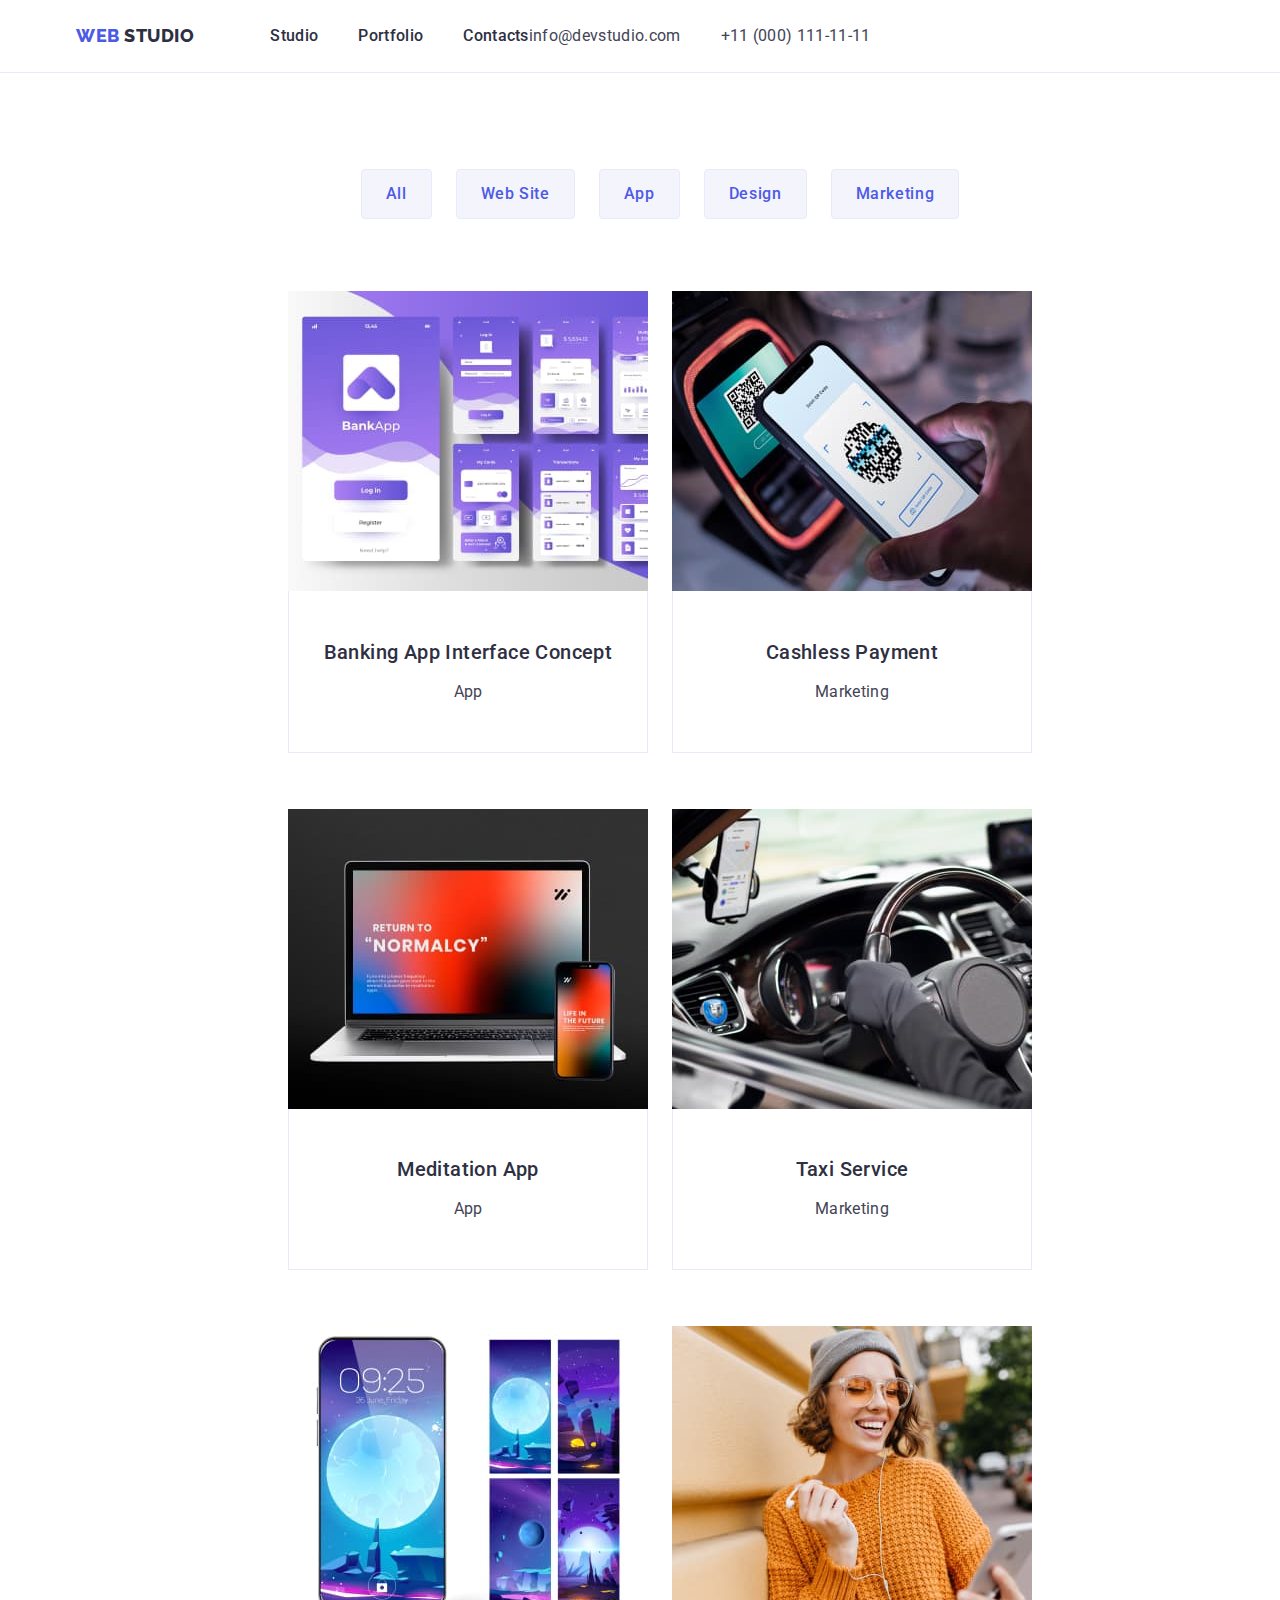
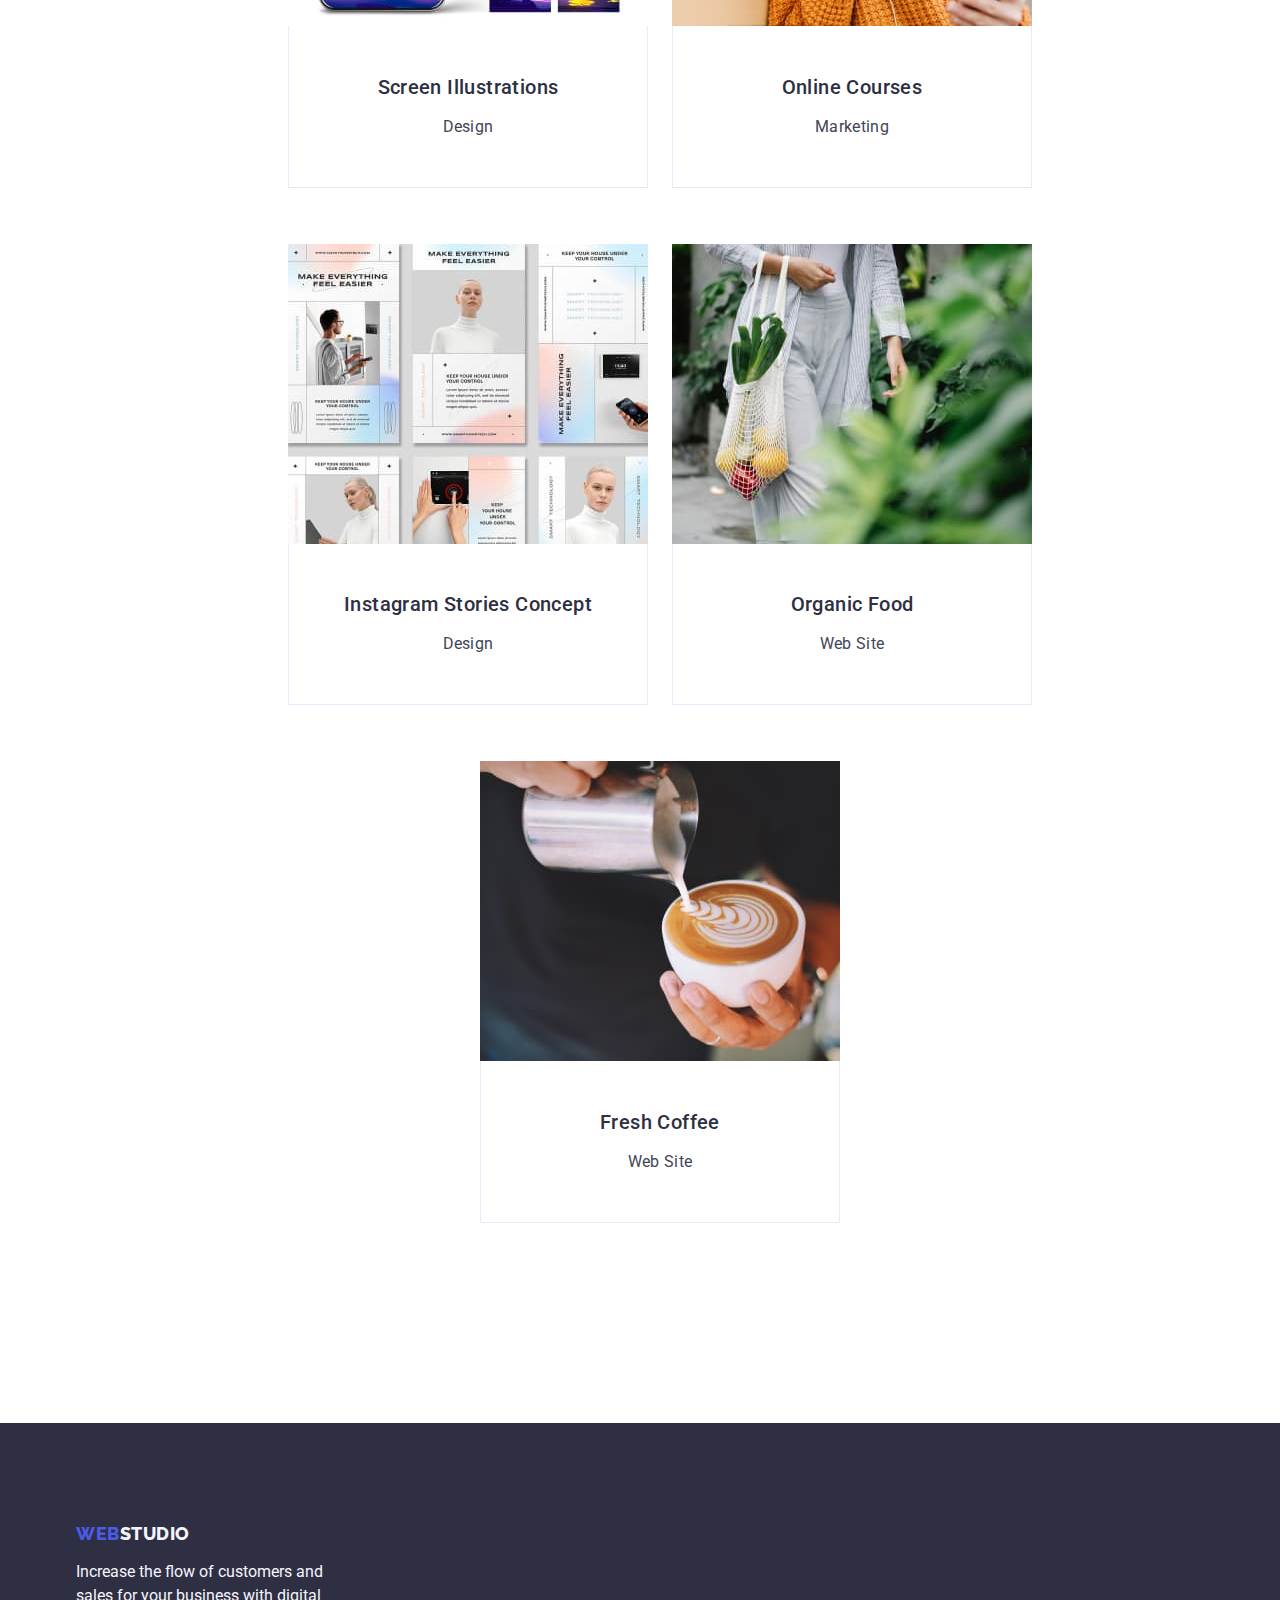
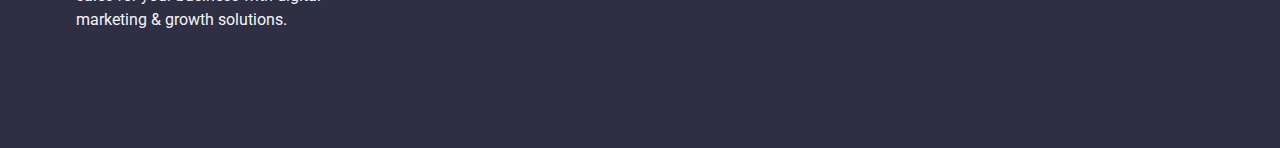
==== portfolio.html @ 6b4fcbee "Add files via upload" ====
<!DOCTYPE html>
<html lang="en">

<head>
    <meta charset="UTF-8">
    <meta http-equiv="X-UA-Compatible" content="IE=edge">
    <meta name="viewport" content="width=device-width, initial-scale=1.0">
    <title>Document</title>
    <link href="https://cdn.jsdelivr.net/npm/modern-normalize@1.1.0/modern-normalize.min.css" rel="stylesheet">
    <link rel="preconnect" href="https://fonts.googleapis.com">
    <link rel="preconnect" href="https://fonts.gstatic.com" crossorigin>
    <link
        href="https://fonts.googleapis.com/css2?family=Raleway:wght@800&family=Roboto:wght@400;500;700;900&display=swap"
        rel="stylesheet">
    <link rel="stylesheet" href="./css/styles.css" />
</head>
<body class="body">
    <header class="box">
        <div class="header-div container">
            <nav class="nav-nav">
                <a href="./index.html" class="logo link">Web
                    <span class="span">Studio</span>
                </a>
                <ul class="list listt">
                    <li class="menua"><a href="./index.html" class="menu link">Studio
                        </a>
                    </li>
                    <li class="menua"><a href="./portfolio.html" class="menu link">Portfolio
                        </a>
                    </li>
                    <li class="menua"><a href="" class="menu link">Contacts
                        </a>
                    </li>
                </ul>
            </nav>
            <address class="adress-list">
                <ul class="list listt">
                    <li> <a class="adress link" href="mailto:info@devstudio.com">info@devstudio.com</a></li>
                    <li> <a class="adress link" href="tel:+110001111111">+11 (000) 111-11-11</a></li>
                </ul>
            </address>
        </div>
    </header>
    <main>
        <section class="menuport">
            <div class="container">
            <h1 hidden>botn</h1>
            <ul class="listport port">
                <li class="knopka" ><button type="button" class="search-btn">All</button> </li>
                <li class="knopka" ><button type="button" class="search-btn">Web Site</button> </li>
                <li class="knopka" ><button type="button" class="search-btn">App</button> </li>
                <li class="knopka" ><button type="button" class="search-btn">Design</button></li>
                <li class="knopka" ><button type="button" class="search-btn">Marketing</button> </li>
            </ul>
            <ul class="listport ">
                <li class="personand">
                    <a href="#" class="webs link">
                        <img src="./images/imge-9.jpg" alt="app">
                        <div class="personimg"> 
                        <h2 class="name">Banking App Interface Concept</h2>
                        <p class="work">App</p>
                        </div>
                    </a>
                </li>
                <li class="personand">
                    <a href="#" class="webs link">
                        <img src="./images/imge-8.jpg" alt="app">
                        <div class="personimg">
                        <h2 class="name">Cashless Payment</h2>
                        <p class="work">Marketing</p>
                        </div>
                    </a>
                </li>
                <li class="personand">
                    <a href="#" class="webs link">
                        <img src="./images/imge-7.jpg" alt="app">
                        <div class="personimg">
                        <h2 class="name">Meditation App</h2>
                        <p class="work">App</p>
                        </div>
                    </a>
                </li>
                <li class="personand">
                    <a href="#" class="webs link">
                        <img src="./images/imge-6.jpg" alt="app">
                        <div class="personimg">
                        <h2 class="name">Taxi Service</h2>
                        <p class="work">Marketing</p>
                        </div>
                    </a>
                </li>
                <li class="personand">
                    <a href="#" class="webs link">
                        <img src="./images/imge-5.jpg" alt="app">
                        <div class="personimg">
                        <h2 class="name">Screen Illustrations</h2>
                        <p class="work">Design</p>
                        </div>
                    </a>
                </li>
                <li class="personand">
                    <a href="#" class="webs link">
                        <img src="./images/imge-4.jpg" alt="app">
                        <div class="personimg">
                        <h2 class="name">Online Courses</h2>
                        <p class="work">Marketing</p>
                        </div>
                    </a>
                </li>
                <li class="personand">
                    <a href="#" class="webs link">
                        <img src="./images/imge-3.jpg" alt="app">
                        <div class="personimg">
                        <h2 class="name">Instagram Stories Concept</h2>
                        <p class="work">Design</p>
                        </div>
                    </a>
                </li>
                <li class="personand">
                    <a href="#" class="webs link">
                        <img src="./images/imge-2.jpg" alt="app">
                        <div class="personimg">
                        <h2 class="name">Organic Food</h2>
                        <p class="work">Web Site</p>
                        </div>
                    </a>
                </li>
                <li class="personand">
                    <a href="#" class="webs link">
                        <img src="./images/imge-1.jpg" alt="app">
                        <div class="personimg">
                        <h2 class="name">Fresh Coffee</h2>
                        <p class="work">Web Site</p>
                        </div>
                    </a>
                </li>
            </ul>
            </div>
        </section>
    </main>
<footer class="footer">
    <div class="container">
        <a href="./index.html" class="logoo link">Web<span class="span-footer">Studio</span></a>
        <p class="footer-text">
            Increase the flow of customers and sales for your business with
            digital marketing & growth solutions.
        </p>
    </div>
</footer>
</body>
</html>
---- css/styles.css ----
:root {
  --brend: #4d5ae5;
  --dark: #2e2f42;
  --white: #ffffff;
  --btn: #4d5ae5;
  --iris: #4d5ae5;
  --cold: #f4f4fd;
  --ocian: #404bbf;
  --slate: #434455;
}
.visually-hidden {
  position: absolute;
  width: 1px;
  height: 1px;
  margin: -1px;
  border: 0;
  padding: 0;
  white-space: nowrap;
  clip-path: inset(100%);
  clip: rect(0 0 0 0);
  overflow: hidden;
}
.arks {
  visibility: hidden;
}
img {
  display: block;
}

.body {
  font-family: "Roboto", sans-serif;
  color: var(--slate);
  background-color: var(--white);
}

.logo {
  font-family: "Raleway", sans-serif;
  font-weight: 800;
  font-size: 18px;
  line-height: 1.17;
  color: var(--brend);
  letter-spacing: 0.03em;
  text-transform: uppercase;
  margin-right: 76px;
  display: inline-block;
}
.logoo {
  font-family: "Raleway", sans-serif;
  font-weight: 800;
  font-size: 18px;
  line-height: 1.17;
  color: var(--brend);
  letter-spacing: 0.03em;
  text-transform: uppercase;
  display: inline-block;

}
.link {
  text-decoration: none;
}

.link:hover {
  color: var(--ocian);
}

.link:focus {
  color: var(--ocian);
}

.span {
  color: var(--dark);
}

.menu {
  font-weight: 500;
  font-size: 16px;
  line-height: 1.5;
  letter-spacing: 0.02em;
  color: var(--dark);
  padding: 24px 0;
  display: inline-block;
}

.menu:hover {
  color: var(--ocian);
}

.menu:focus {
  color: var(--ocian);
}

.list {
  list-style: none;
  gap: 24px;
  display: flex;
  margin: 0;
  padding-left: 0;
}
.listt {
  gap: 40px;
}

.adres {
  font-style: normal;
}
.mail {
  font-style: normal;
  font-weight: 400;
  font-size: 16px;
  line-height: 24px;
  letter-spacing: 0.02em;
  color: var(--dark);
}

.adress {
  font-style: normal;
  line-height: 1.5;
  letter-spacing: 0.02em;
  color: var(--slate);
  margin-left: auto;
}

.adress:hover {
  color: var(--ocian);
}

.adress:focus {
  color: var(--ocian);
}

.mainsection {
  background: var(--dark);
  padding: 188px 0;
}

.maintext {
  font-weight: 700;
  font-size: 56px;
  line-height: 1.07;
  text-align: center;
  letter-spacing: 0.02em;
  color: var(--white);
  max-width: 496px;
  margin: 0;
  margin-left: auto;
  margin-right: auto;
  margin-bottom: 48px;
}

.btn {
  cursor: pointer;
  background: var(--brend);
  font-family: "Roboto", sans-serif;
  font-style: normal;
  font-weight: 500;
  font-size: 16px;
  line-height: 24px;
  letter-spacing: 0.04em;
  color: var(--white);
  display: block;
  min-width: 169px;
  height: 56px;
  border: none;
  background-color: var(--btn);
  border-radius: 4px;
  cursor: pointer;
  margin: 0;
  margin-left: auto;
  margin-right: auto;
}

.btn:hover {
  background-color: var(--ocian);
}

.btn:focus {
  background-color: var(--ocian);
}

.strategy {
  font-weight: 500;
  font-size: 20px;
  line-height: 24px;
  letter-spacing: 0.02em;
  color: var(--dark);
  margin-bottom: 8px;
  margin: 0;
}

.strategytext {
  font-weight: 400;
  font-size: 16px;
  line-height: 24px;
  letter-spacing: 0.02em;
  color: var(--slate);
  margin: 0;
}

.punctuality {
  font-weight: 500;
  font-size: 20px;
  line-height: 24px;
  letter-spacing: 0.02em;
  color: var(--dark);
}

.punctualitytext {
  font-weight: 400;
  font-size: 16px;
  line-height: 24px;
  letter-spacing: 0.02em;
  color: var(--slate);
}

.diligence {
  font-weight: 500;
  font-size: 20px;
  line-height: 24px;
  letter-spacing: 0.02em;
  color: var(--dark);
  flex: none;
  order: 0;
  flex-grow: 0;
}

.diligencetext {
  font-weight: 400;
  font-size: 16px;
  line-height: 24px;
  letter-spacing: 0.02em;
  color: var(--slate);
  flex: none;
  order: 1;
  flex-grow: 0;
}

.technologies {
  font-weight: 500;
  font-size: 20px;
  line-height: 24px;
  letter-spacing: 0.02em;
  color: var(--dark);
}

.technologiestext {
  font-weight: 400;
  font-size: 16px;
  line-height: 24px;
  letter-spacing: 0.02em;
  color: var(--slate);
  flex: none;
  order: 1;
  flex-grow: 0;
}

.ourjobe {
  text-transform: capitalize;
  font-weight: 700;
  font-size: 36px;
  line-height: 1.11;
  text-align: center;
  color: var(--dark);
  margin-bottom: 72px;
}

.team {
  background-color: var(--cold);
  padding: 120px 0;
}

.teamtext {
  background-color: var(--cold);
  font-weight: 700;
  font-size: 36px;
  line-height: 1.11;
  text-align: center;
  letter-spacing: 0.02em;
  text-transform: capitalize;
  color: var(--dark);
  margin-bottom: 72px;
}

.back {
  background-color: var(--white);
  margin: 0;
  padding-left: 0;
  border-radius: 0px 0px 4px 4px;
}
.bac {
  background-color: var(--cold);
}
.knopka {
  margin: 0;
  padding-left: 0;
}
.name {
  font-weight: 500;
  font-size: 20px;
  line-height: 24px;
  letter-spacing: 0.02em;
  color: var(--dark);
  text-align: center;
  margin-bottom: 8px;
}

.work {
  font-weight: 400;
  font-size: 16px;
  line-height: 24px;
  letter-spacing: 0.02em;
  color: var(--slate);
  text-align: center;
}

.footer {
  background: var(--dark);
  padding: 100px 0;
}

.span-footer {
  font-family: "Raleway", sans-serif;
  font-weight: 800;
  font-size: 18px;
  line-height: 21px;
  color: var(--cold);
  line-height: 1.17;
  letter-spacing: 0.03em;
  text-transform: uppercase;
}

.footer-text {
  font-weight: 400;
  font-size: 16px;
  line-height: 24px;
  color: var(--cold);
  max-width: 264px;
}

.search-btn {
  font-family: "Roboto", sans-serif;
  font-style: normal;
  font-weight: 500;
  font-size: 16px;
  line-height: 24px;
  letter-spacing: 0.04em;
  color: var(--brend);
  box-sizing: border-box;
  background: var(--cold);
  border: 1px solid #e7e9fc;
  border-radius: 4px;
  cursor: pointer;
  padding: 12px 24px;
}

.search-btn:hover {
  color: var(--white);
  background-color: var(--ocian);
  border: 1px solid transparent;
}

.search-btn:focus {
  color: var(--white);
  background-color: var(--ocian);
  border: 1px solid transparent;
}

.box {
  border-bottom: 1px solid #e7e9fc;
}

.header-div {
  display: flex;
  align-items: center;
}

.container {
  width: 1158px;
  padding: 0 15px;
  margin: 0 auto;
}

.nav-nav {
  display: flex;
  align-items: center;
  display: flex;
}
.menua {
  margin: 0;
  padding-left: 0;
}
.malto {
  margin: 0;
  padding-left: 0;
}
.tel {
  margin: 0;
  padding-left: 0;
}

.mainsection-two {
  padding: 120px 0;
}

.two {
  gap: 24px;
}

.jobe {
  padding-bottom: 120px;
}
.section-twostrategy {
  margin: 0;
  padding-left: 0;
  flex-basis: calc((100% - 72px) / 4);
}
.three {
  width: calc((100% - 48px) / 3);
}
.person {
  padding: 32px 16px;
  border-radius: 0px 0px 4px 4px;
}
.photo {
  width: 360px;
  height: 300px;
  border: 1px solid #e7e9fc;
}
.menuport {
  padding: 96px 0 120px;
}
.listport {
  display: flex;
  list-style: none;
  flex-wrap: wrap;
  row-gap: 48px;
  margin: 0;
  justify-content: center;
  margin-bottom: 72px;
  gap: 48px;
  column-gap: 24px;
}
.port{
  gap: 24px;
}
.personimg {
  padding: 32px 16px;
  border: 1px solid #e7e9fc;
  border-top: none;
  margin-bottom: 8px;
}
.personand {
  margin: 0;
  padding-left: 0;
  width: calc((100% - 48) /3);
}
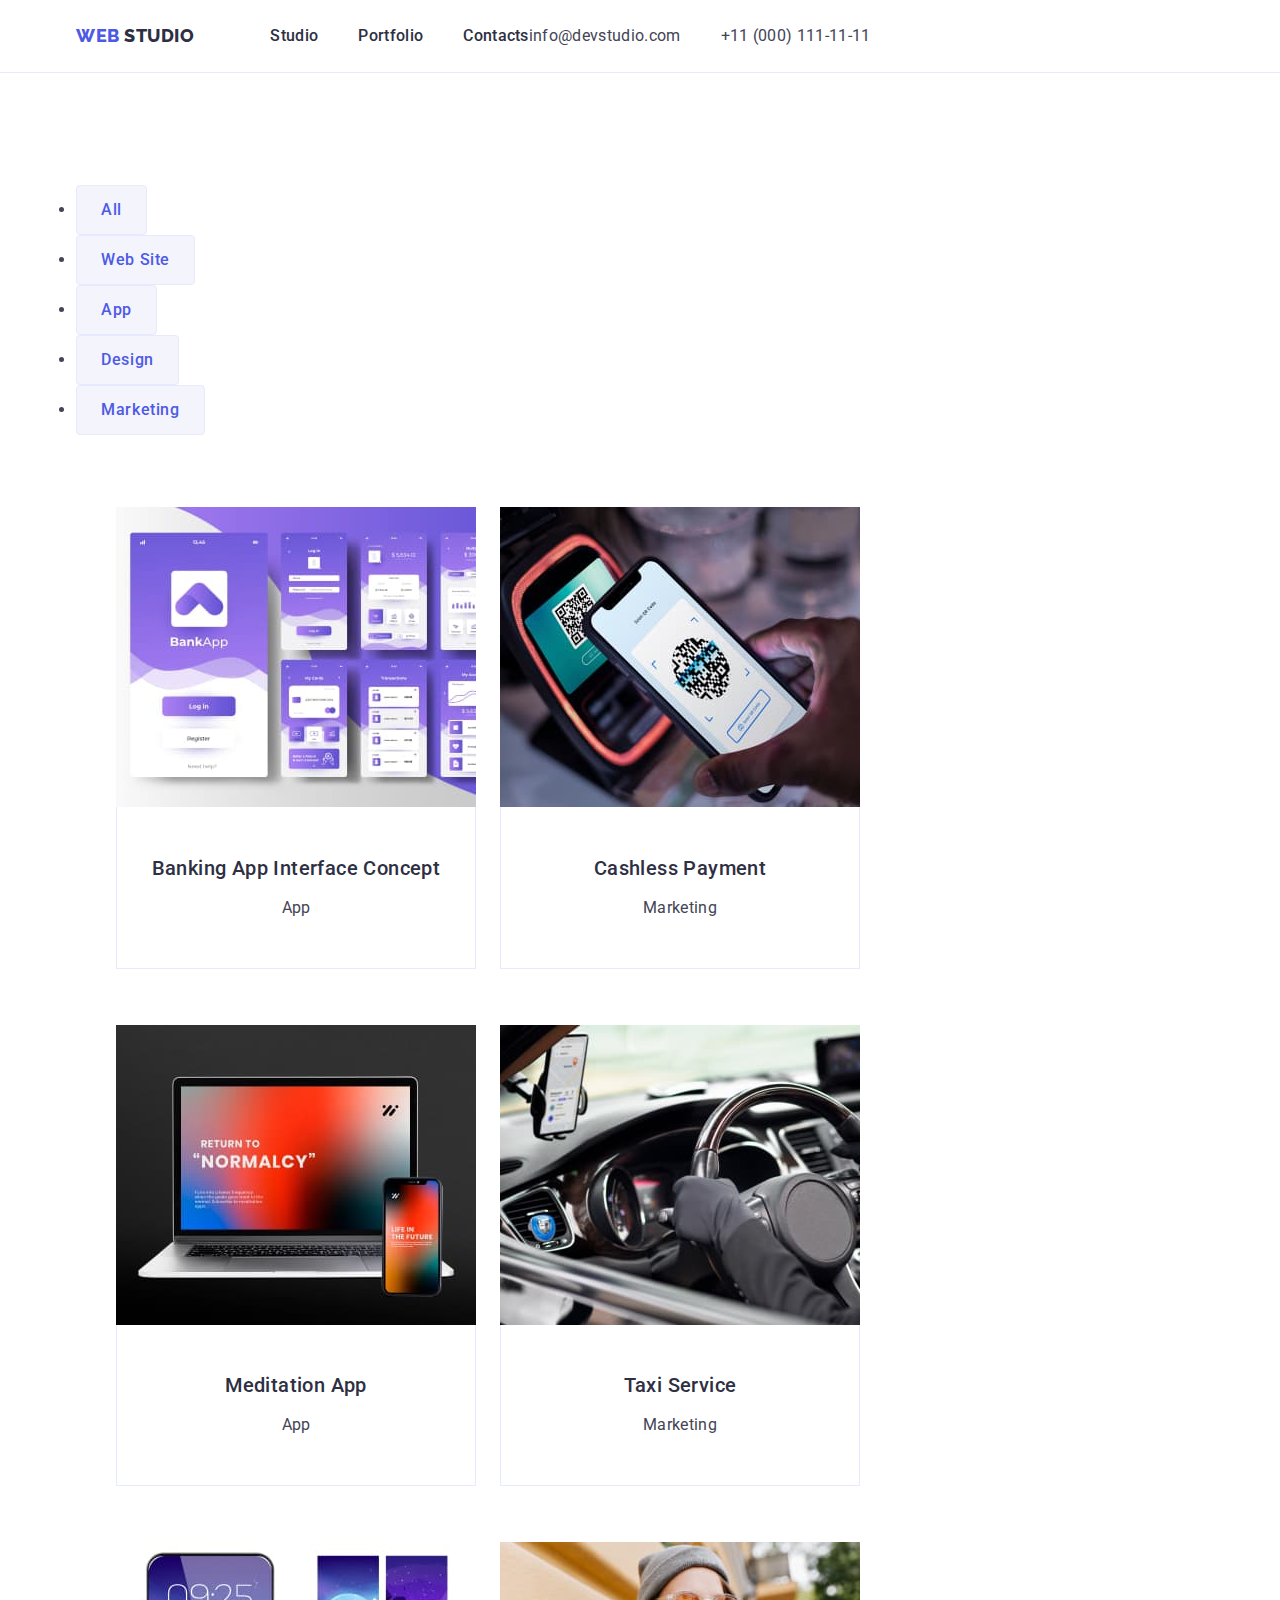
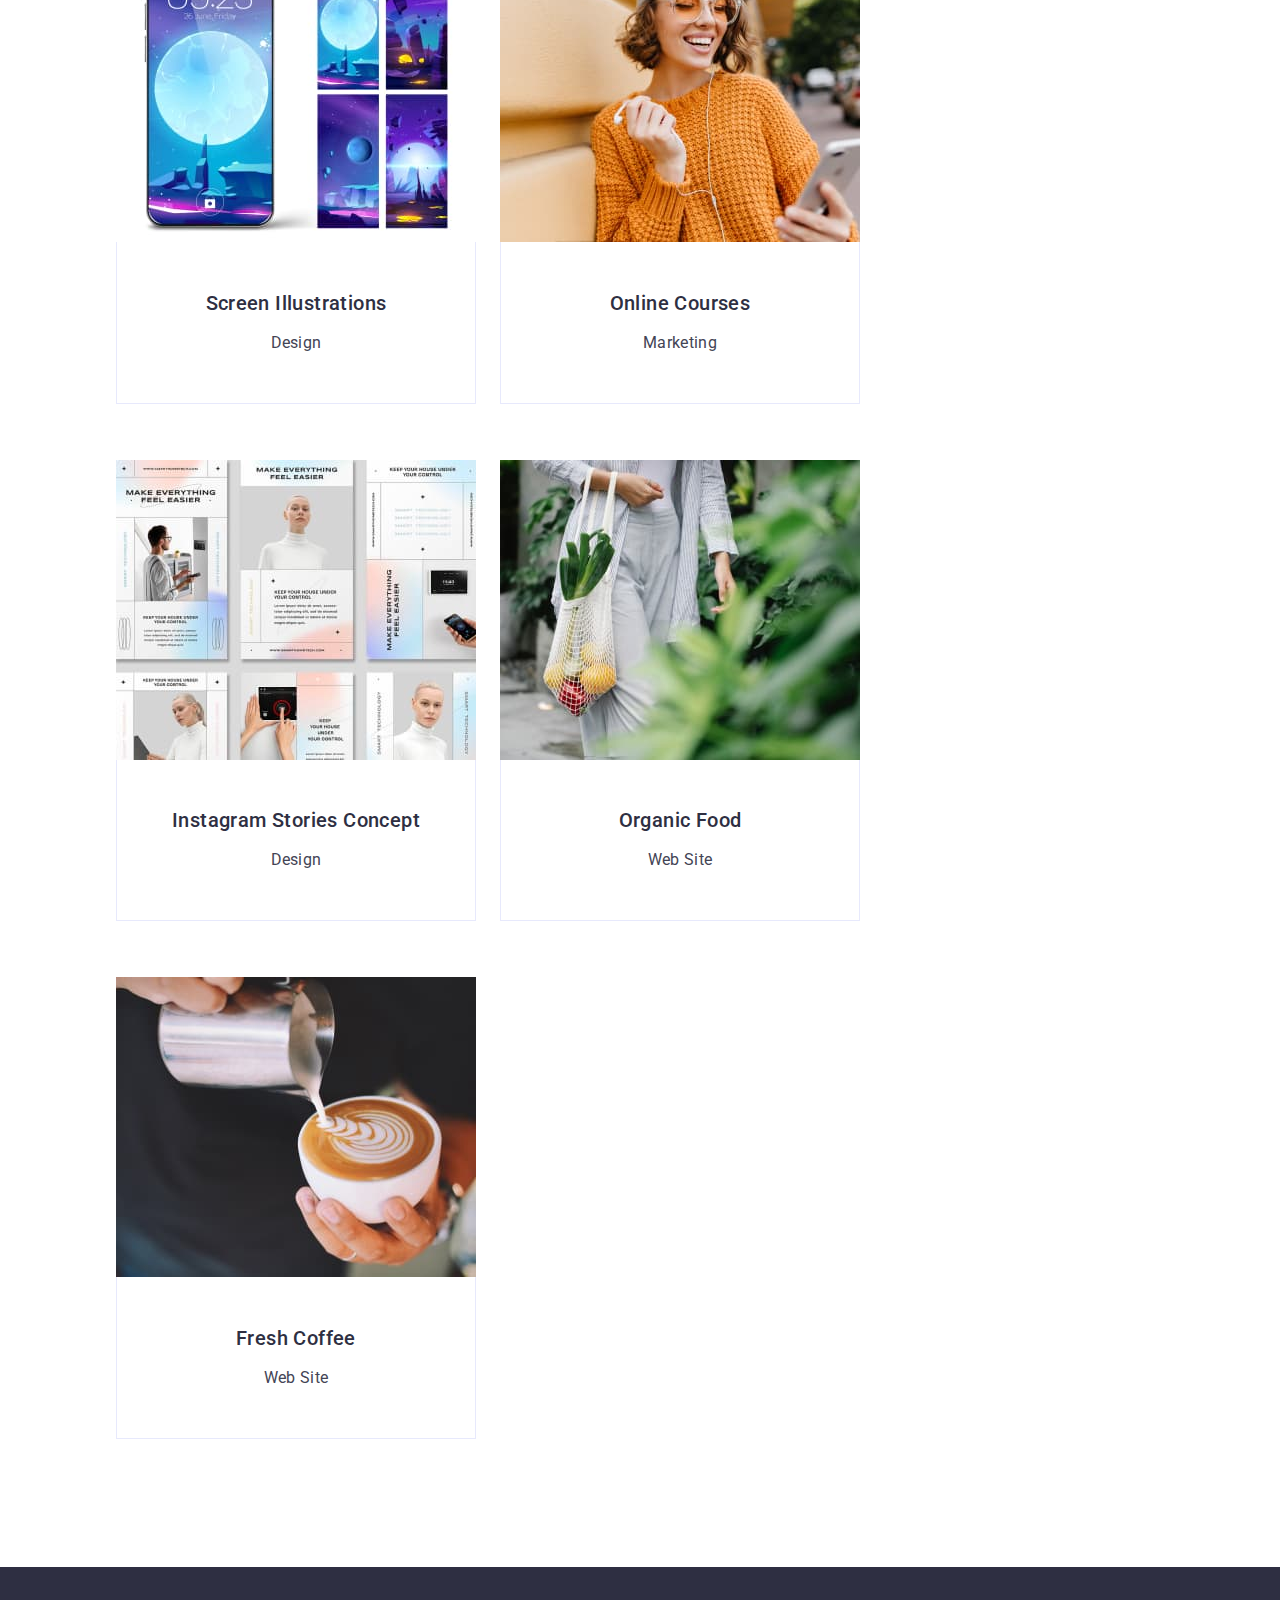
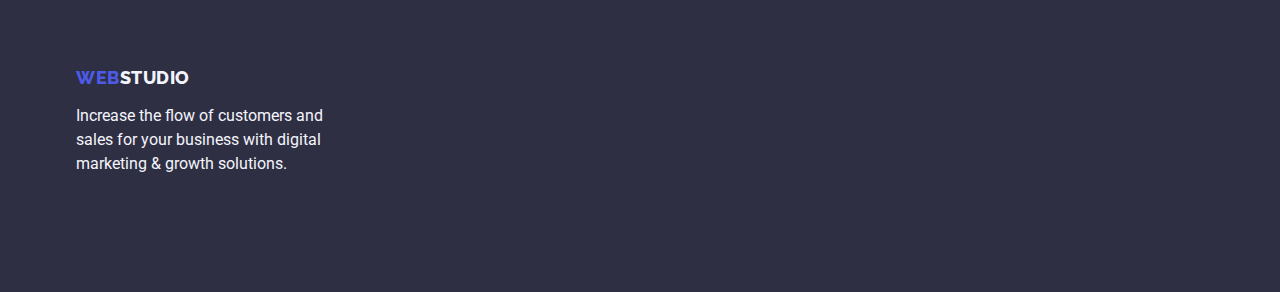
==== commit 734e5230: "Add files via upload" ====
--- a/portfolio.html
+++ b/portfolio.html
@@ -45,7 +45,7 @@
         <section class="menuport">
             <div class="container">
             <h1 hidden>botn</h1>
-            <ul class="listport port">
+            <ul class="listportt">
                 <li class="knopka" ><button type="button" class="search-btn">All</button> </li>
                 <li class="knopka" ><button type="button" class="search-btn">Web Site</button> </li>
                 <li class="knopka" ><button type="button" class="search-btn">App</button> </li>
--- a/css/styles.css
+++ b/css/styles.css
@@ -1,456 +1,457 @@
 :root {
-  --brend: #4d5ae5;
-  --dark: #2e2f42;
-  --white: #ffffff;
-  --btn: #4d5ae5;
-  --iris: #4d5ae5;
-  --cold: #f4f4fd;
-  --ocian: #404bbf;
-  --slate: #434455;
-}
-.visually-hidden {
-  position: absolute;
-  width: 1px;
-  height: 1px;
-  margin: -1px;
-  border: 0;
-  padding: 0;
-  white-space: nowrap;
-  clip-path: inset(100%);
-  clip: rect(0 0 0 0);
-  overflow: hidden;
-}
-.arks {
-  visibility: hidden;
-}
-img {
-  display: block;
-}
+    --brend: #4d5ae5;
+    --dark: #2e2f42;
+    --white: #ffffff;
+    --btn: #4d5ae5;
+    --iris: #4d5ae5;
+    --cold: #f4f4fd;
+    --ocian: #404bbf;
+    --slate: #434455;
+  }
+  .visually-hidden {
+    position: absolute;
+    width: 1px;
+    height: 1px;
+    margin: -1px;
+    border: 0;
+    padding: 0;
+    white-space: nowrap;
+    clip-path: inset(100%);
+    clip: rect(0 0 0 0);
+    overflow: hidden;
+  }
+  .arks {
+    visibility: hidden;
+  }
+  img {
+    display: block;
+  }
+  
+  .body {
+    font-family: "Roboto", sans-serif;
+    color: var(--slate);
+    background-color: var(--white);
+  }
+  
+  .logo {
+    font-family: "Raleway", sans-serif;
+    font-weight: 800;
+    font-size: 18px;
+    line-height: 1.17;
+    color: var(--brend);
+    letter-spacing: 0.03em;
+    text-transform: uppercase;
+    margin-right: 76px;
+    display: inline-block;
+  }
+  .logoo {
+    font-family: "Raleway", sans-serif;
+    font-weight: 800;
+    font-size: 18px;
+    line-height: 1.17;
+    color: var(--brend);
+    letter-spacing: 0.03em;
+    text-transform: uppercase;
+    display: inline-block;
+  
+  }
+  .link {
+    text-decoration: none;
+  }
+  
+  .link:hover {
+    color: var(--ocian);
+  }
+  
+  .link:focus {
+    color: var(--ocian);
+  }
+  
+  .span {
+    color: var(--dark);
+  }
+  
+  .menu {
+    font-weight: 500;
+    font-size: 16px;
+    line-height: 1.5;
+    letter-spacing: 0.02em;
+    color: var(--dark);
+    padding: 24px 0;
+    display: inline-block;
+  }
+  
+  .menu:hover {
+    color: var(--ocian);
+  }
+  
+  .menu:focus {
+    color: var(--ocian);
+  }
+  
+  .list {
+    list-style: none;
+    gap: 24px;
+    display: flex;
+    margin: 0;
+    padding-left: 0;
+  }
+  .listt {
+    gap: 40px;
+  }
+  
+  .adres {
+    font-style: normal;
+  }
+  .mail {
+    font-style: normal;
+    font-weight: 400;
+    font-size: 16px;
+    line-height: 24px;
+    letter-spacing: 0.02em;
+    color: var(--dark);
+  }
+  
+  .adress {
+    font-style: normal;
+    line-height: 1.5;
+    letter-spacing: 0.02em;
+    color: var(--slate);
+    margin-left: auto;
+  }
+  
+  .adress:hover {
+    color: var(--ocian);
+  }
+  
+  .adress:focus {
+    color: var(--ocian);
+  }
+  
+  .mainsection {
+    background: var(--dark);
+    padding: 188px 0;
+  }
+  
+  .maintext {
+    font-weight: 700;
+    font-size: 56px;
+    line-height: 1.07;
+    text-align: center;
+    letter-spacing: 0.02em;
+    color: var(--white);
+    max-width: 496px;
+    margin: 0;
+    margin-left: auto;
+    margin-right: auto;
+    margin-bottom: 48px;
+  }
+  
+  .btn {
+    cursor: pointer;
+    background: var(--brend);
+    font-family: "Roboto", sans-serif;
+    font-style: normal;
+    font-weight: 500;
+    font-size: 16px;
+    line-height: 24px;
+    letter-spacing: 0.04em;
+    color: var(--white);
+    display: block;
+    min-width: 169px;
+    height: 56px;
+    border: none;
+    background-color: var(--btn);
+    border-radius: 4px;
+    cursor: pointer;
+    margin: 0;
+    margin-left: auto;
+    margin-right: auto;
+  }
+  
+  .btn:hover {
+    background-color: var(--ocian);
+  }
+  
+  .btn:focus {
+    background-color: var(--ocian);
+  }
+  
+  .strategy {
+    font-weight: 500;
+    font-size: 20px;
+    line-height: 24px;
+    letter-spacing: 0.02em;
+    color: var(--dark);
+    margin-bottom: 8px;
+    margin: 0;
+  }
+  
+  .strategytext {
+    font-weight: 400;
+    font-size: 16px;
+    line-height: 24px;
+    letter-spacing: 0.02em;
+    color: var(--slate);
+    margin: 0;
+  }
+  
+  .punctuality {
+    font-weight: 500;
+    font-size: 20px;
+    line-height: 24px;
+    letter-spacing: 0.02em;
+    color: var(--dark);
+  }
+  
+  .punctualitytext {
+    font-weight: 400;
+    font-size: 16px;
+    line-height: 24px;
+    letter-spacing: 0.02em;
+    color: var(--slate);
+  }
+  
+  .diligence {
+    font-weight: 500;
+    font-size: 20px;
+    line-height: 24px;
+    letter-spacing: 0.02em;
+    color: var(--dark);
+    flex: none;
+    order: 0;
+    flex-grow: 0;
+  }
+  
+  .diligencetext {
+    font-weight: 400;
+    font-size: 16px;
+    line-height: 24px;
+    letter-spacing: 0.02em;
+    color: var(--slate);
+    flex: none;
+    order: 1;
+    flex-grow: 0;
+  }
+  
+  .technologies {
+    font-weight: 500;
+    font-size: 20px;
+    line-height: 24px;
+    letter-spacing: 0.02em;
+    color: var(--dark);
+  }
+  
+  .technologiestext {
+    font-weight: 400;
+    font-size: 16px;
+    line-height: 24px;
+    letter-spacing: 0.02em;
+    color: var(--slate);
+    flex: none;
+    order: 1;
+    flex-grow: 0;
+  }
+  
+  .ourjobe {
+    text-transform: capitalize;
+    font-weight: 700;
+    font-size: 36px;
+    line-height: 1.11;
+    text-align: center;
+    color: var(--dark);
+    margin-bottom: 72px;
+  }
+  
+  .team {
+    background-color: var(--cold);
+    padding: 120px 0;
+  }
+  
+  .teamtext {
+    background-color: var(--cold);
+    font-weight: 700;
+    font-size: 36px;
+    line-height: 1.11;
+    text-align: center;
+    letter-spacing: 0.02em;
+    text-transform: capitalize;
+    color: var(--dark);
+    margin-bottom: 72px;
+  }
+  
+  .back {
+    background-color: var(--white);
+    margin: 0;
+    padding-left: 0;
+    border-radius: 0px 0px 4px 4px;
+  }
+  .bac {
+    background-color: var(--cold);
+  }
+  .knopka {
+    margin: 0;
+    padding-left: 0;
+  }
+  .name {
+    font-weight: 500;
+    font-size: 20px;
+    line-height: 24px;
+    letter-spacing: 0.02em;
+    color: var(--dark);
+    text-align: center;
+    margin-bottom: 8px;
+  }
+  
+  .work {
+    font-weight: 400;
+    font-size: 16px;
+    line-height: 24px;
+    letter-spacing: 0.02em;
+    color: var(--slate);
+    text-align: center;
+  }
+  
+  .footer {
+    background: var(--dark);
+    padding: 100px 0;
+  }
+  
+  .span-footer {
+    font-family: "Raleway", sans-serif;
+    font-weight: 800;
+    font-size: 18px;
+    line-height: 21px;
+    color: var(--cold);
+    line-height: 1.17;
+    letter-spacing: 0.03em;
+    text-transform: uppercase;
+  }
+  
+  .footer-text {
+    font-weight: 400;
+    font-size: 16px;
+    line-height: 24px;
+    color: var(--cold);
+    max-width: 264px;
+  }
+  
+  .search-btn {
+    font-family: "Roboto", sans-serif;
+    font-style: normal;
+    font-weight: 500;
+    font-size: 16px;
+    line-height: 24px;
+    letter-spacing: 0.04em;
+    color: var(--brend);
+    box-sizing: border-box;
+    background: var(--cold);
+    border: 1px solid #e7e9fc;
+    border-radius: 4px;
+    cursor: pointer;
+    padding: 12px 24px;
+  }
+  
+  .search-btn:hover {
+    color: var(--white);
+    background-color: var(--ocian);
+    border: 1px solid transparent;
+  }
+  
+  .search-btn:focus {
+    color: var(--white);
+    background-color: var(--ocian);
+    border: 1px solid transparent;
+  }
+  
+  .box {
+    border-bottom: 1px solid #e7e9fc;
+  }
+  
+  .header-div {
+    display: flex;
+    align-items: center;
+  }
+  
+  .container {
+    width: 1158px;
+    padding: 0 15px;
+    margin: 0 auto;
+  }
+  
+  .nav-nav {
+    display: flex;
+    align-items: center;
+    display: flex;
+  }
+  .menua {
+    margin: 0;
+    padding-left: 0;
+  }
+  .malto {
+    margin: 0;
+    padding-left: 0;
+  }
+  .tel {
+    margin: 0;
+    padding-left: 0;
+  }
+  
+  .mainsection-two {
+    padding: 120px 0;
+  }
+  
+  .two {
+    gap: 24px;
+  }
+  
+  .jobe {
+    padding-bottom: 120px;
+  }
+  .section-twostrategy {
+    margin: 0;
+    padding-left: 0;
+    flex-basis: calc((100% - 72px) / 4);
+  }
+  .three {
+    width: calc((100% - 48px) / 3);
+  }
+  .person {
+    padding: 32px 16px;
+    border-radius: 0px 0px 4px 4px;
+  }
+  .photo {
+    width: 360px;
+    height: 300px;
+    border: 1px solid #e7e9fc;
+  }
+  .menuport {
+    padding: 96px 0 120px;
+  }
+  .listport {
+    display: flex;
+    list-style: none;
+    flex-wrap: wrap;
+    row-gap: 48px;
+    margin: 0;
+    gap: 48px;
+    column-gap: 24px;
+  }
+  .listportt {
+    justify-content: center;
+    padding: 0px;
+    margin-bottom: 72px;
+    gap: 24px;
 
-.body {
-  font-family: "Roboto", sans-serif;
-  color: var(--slate);
-  background-color: var(--white);
-}
-
-.logo {
-  font-family: "Raleway", sans-serif;
-  font-weight: 800;
-  font-size: 18px;
-  line-height: 1.17;
-  color: var(--brend);
-  letter-spacing: 0.03em;
-  text-transform: uppercase;
-  margin-right: 76px;
-  display: inline-block;
-}
-.logoo {
-  font-family: "Raleway", sans-serif;
-  font-weight: 800;
-  font-size: 18px;
-  line-height: 1.17;
-  color: var(--brend);
-  letter-spacing: 0.03em;
-  text-transform: uppercase;
-  display: inline-block;
-
-}
-.link {
-  text-decoration: none;
-}
-
-.link:hover {
-  color: var(--ocian);
-}
-
-.link:focus {
-  color: var(--ocian);
-}
-
-.span {
-  color: var(--dark);
-}
-
-.menu {
-  font-weight: 500;
-  font-size: 16px;
-  line-height: 1.5;
-  letter-spacing: 0.02em;
-  color: var(--dark);
-  padding: 24px 0;
-  display: inline-block;
-}
-
-.menu:hover {
-  color: var(--ocian);
-}
-
-.menu:focus {
-  color: var(--ocian);
-}
-
-.list {
-  list-style: none;
-  gap: 24px;
-  display: flex;
-  margin: 0;
-  padding-left: 0;
-}
-.listt {
-  gap: 40px;
-}
-
-.adres {
-  font-style: normal;
-}
-.mail {
-  font-style: normal;
-  font-weight: 400;
-  font-size: 16px;
-  line-height: 24px;
-  letter-spacing: 0.02em;
-  color: var(--dark);
-}
-
-.adress {
-  font-style: normal;
-  line-height: 1.5;
-  letter-spacing: 0.02em;
-  color: var(--slate);
-  margin-left: auto;
-}
-
-.adress:hover {
-  color: var(--ocian);
-}
-
-.adress:focus {
-  color: var(--ocian);
-}
-
-.mainsection {
-  background: var(--dark);
-  padding: 188px 0;
-}
-
-.maintext {
-  font-weight: 700;
-  font-size: 56px;
-  line-height: 1.07;
-  text-align: center;
-  letter-spacing: 0.02em;
-  color: var(--white);
-  max-width: 496px;
-  margin: 0;
-  margin-left: auto;
-  margin-right: auto;
-  margin-bottom: 48px;
-}
-
-.btn {
-  cursor: pointer;
-  background: var(--brend);
-  font-family: "Roboto", sans-serif;
-  font-style: normal;
-  font-weight: 500;
-  font-size: 16px;
-  line-height: 24px;
-  letter-spacing: 0.04em;
-  color: var(--white);
-  display: block;
-  min-width: 169px;
-  height: 56px;
-  border: none;
-  background-color: var(--btn);
-  border-radius: 4px;
-  cursor: pointer;
-  margin: 0;
-  margin-left: auto;
-  margin-right: auto;
-}
-
-.btn:hover {
-  background-color: var(--ocian);
-}
-
-.btn:focus {
-  background-color: var(--ocian);
-}
-
-.strategy {
-  font-weight: 500;
-  font-size: 20px;
-  line-height: 24px;
-  letter-spacing: 0.02em;
-  color: var(--dark);
-  margin-bottom: 8px;
-  margin: 0;
-}
-
-.strategytext {
-  font-weight: 400;
-  font-size: 16px;
-  line-height: 24px;
-  letter-spacing: 0.02em;
-  color: var(--slate);
-  margin: 0;
-}
-
-.punctuality {
-  font-weight: 500;
-  font-size: 20px;
-  line-height: 24px;
-  letter-spacing: 0.02em;
-  color: var(--dark);
-}
-
-.punctualitytext {
-  font-weight: 400;
-  font-size: 16px;
-  line-height: 24px;
-  letter-spacing: 0.02em;
-  color: var(--slate);
-}
-
-.diligence {
-  font-weight: 500;
-  font-size: 20px;
-  line-height: 24px;
-  letter-spacing: 0.02em;
-  color: var(--dark);
-  flex: none;
-  order: 0;
-  flex-grow: 0;
-}
-
-.diligencetext {
-  font-weight: 400;
-  font-size: 16px;
-  line-height: 24px;
-  letter-spacing: 0.02em;
-  color: var(--slate);
-  flex: none;
-  order: 1;
-  flex-grow: 0;
-}
-
-.technologies {
-  font-weight: 500;
-  font-size: 20px;
-  line-height: 24px;
-  letter-spacing: 0.02em;
-  color: var(--dark);
-}
-
-.technologiestext {
-  font-weight: 400;
-  font-size: 16px;
-  line-height: 24px;
-  letter-spacing: 0.02em;
-  color: var(--slate);
-  flex: none;
-  order: 1;
-  flex-grow: 0;
-}
-
-.ourjobe {
-  text-transform: capitalize;
-  font-weight: 700;
-  font-size: 36px;
-  line-height: 1.11;
-  text-align: center;
-  color: var(--dark);
-  margin-bottom: 72px;
-}
-
-.team {
-  background-color: var(--cold);
-  padding: 120px 0;
-}
-
-.teamtext {
-  background-color: var(--cold);
-  font-weight: 700;
-  font-size: 36px;
-  line-height: 1.11;
-  text-align: center;
-  letter-spacing: 0.02em;
-  text-transform: capitalize;
-  color: var(--dark);
-  margin-bottom: 72px;
-}
-
-.back {
-  background-color: var(--white);
-  margin: 0;
-  padding-left: 0;
-  border-radius: 0px 0px 4px 4px;
-}
-.bac {
-  background-color: var(--cold);
-}
-.knopka {
-  margin: 0;
-  padding-left: 0;
-}
-.name {
-  font-weight: 500;
-  font-size: 20px;
-  line-height: 24px;
-  letter-spacing: 0.02em;
-  color: var(--dark);
-  text-align: center;
-  margin-bottom: 8px;
-}
-
-.work {
-  font-weight: 400;
-  font-size: 16px;
-  line-height: 24px;
-  letter-spacing: 0.02em;
-  color: var(--slate);
-  text-align: center;
-}
-
-.footer {
-  background: var(--dark);
-  padding: 100px 0;
-}
-
-.span-footer {
-  font-family: "Raleway", sans-serif;
-  font-weight: 800;
-  font-size: 18px;
-  line-height: 21px;
-  color: var(--cold);
-  line-height: 1.17;
-  letter-spacing: 0.03em;
-  text-transform: uppercase;
-}
-
-.footer-text {
-  font-weight: 400;
-  font-size: 16px;
-  line-height: 24px;
-  color: var(--cold);
-  max-width: 264px;
-}
-
-.search-btn {
-  font-family: "Roboto", sans-serif;
-  font-style: normal;
-  font-weight: 500;
-  font-size: 16px;
-  line-height: 24px;
-  letter-spacing: 0.04em;
-  color: var(--brend);
-  box-sizing: border-box;
-  background: var(--cold);
-  border: 1px solid #e7e9fc;
-  border-radius: 4px;
-  cursor: pointer;
-  padding: 12px 24px;
-}
-
-.search-btn:hover {
-  color: var(--white);
-  background-color: var(--ocian);
-  border: 1px solid transparent;
-}
-
-.search-btn:focus {
-  color: var(--white);
-  background-color: var(--ocian);
-  border: 1px solid transparent;
-}
-
-.box {
-  border-bottom: 1px solid #e7e9fc;
-}
-
-.header-div {
-  display: flex;
-  align-items: center;
-}
-
-.container {
-  width: 1158px;
-  padding: 0 15px;
-  margin: 0 auto;
-}
-
-.nav-nav {
-  display: flex;
-  align-items: center;
-  display: flex;
-}
-.menua {
-  margin: 0;
-  padding-left: 0;
-}
-.malto {
-  margin: 0;
-  padding-left: 0;
-}
-.tel {
-  margin: 0;
-  padding-left: 0;
-}
-
-.mainsection-two {
-  padding: 120px 0;
-}
-
-.two {
-  gap: 24px;
-}
-
-.jobe {
-  padding-bottom: 120px;
-}
-.section-twostrategy {
-  margin: 0;
-  padding-left: 0;
-  flex-basis: calc((100% - 72px) / 4);
-}
-.three {
-  width: calc((100% - 48px) / 3);
-}
-.person {
-  padding: 32px 16px;
-  border-radius: 0px 0px 4px 4px;
-}
-.photo {
-  width: 360px;
-  height: 300px;
-  border: 1px solid #e7e9fc;
-}
-.menuport {
-  padding: 96px 0 120px;
-}
-.listport {
-  display: flex;
-  list-style: none;
-  flex-wrap: wrap;
-  row-gap: 48px;
-  margin: 0;
-  justify-content: center;
-  margin-bottom: 72px;
-  gap: 48px;
-  column-gap: 24px;
-}
-.port{
-  gap: 24px;
-}
-.personimg {
-  padding: 32px 16px;
-  border: 1px solid #e7e9fc;
-  border-top: none;
-  margin-bottom: 8px;
-}
-.personand {
-  margin: 0;
-  padding-left: 0;
-  width: calc((100% - 48) /3);
-}
-
+  }
+  .personimg {
+    padding: 32px 16px;
+    border: 1px solid #e7e9fc;
+    border-top: none;
+    margin-bottom: 8px;
+  }
+  .personand {
+    margin: 0;
+    padding-left: 0;
+    width: calc((100% - 48) /3);
+  }